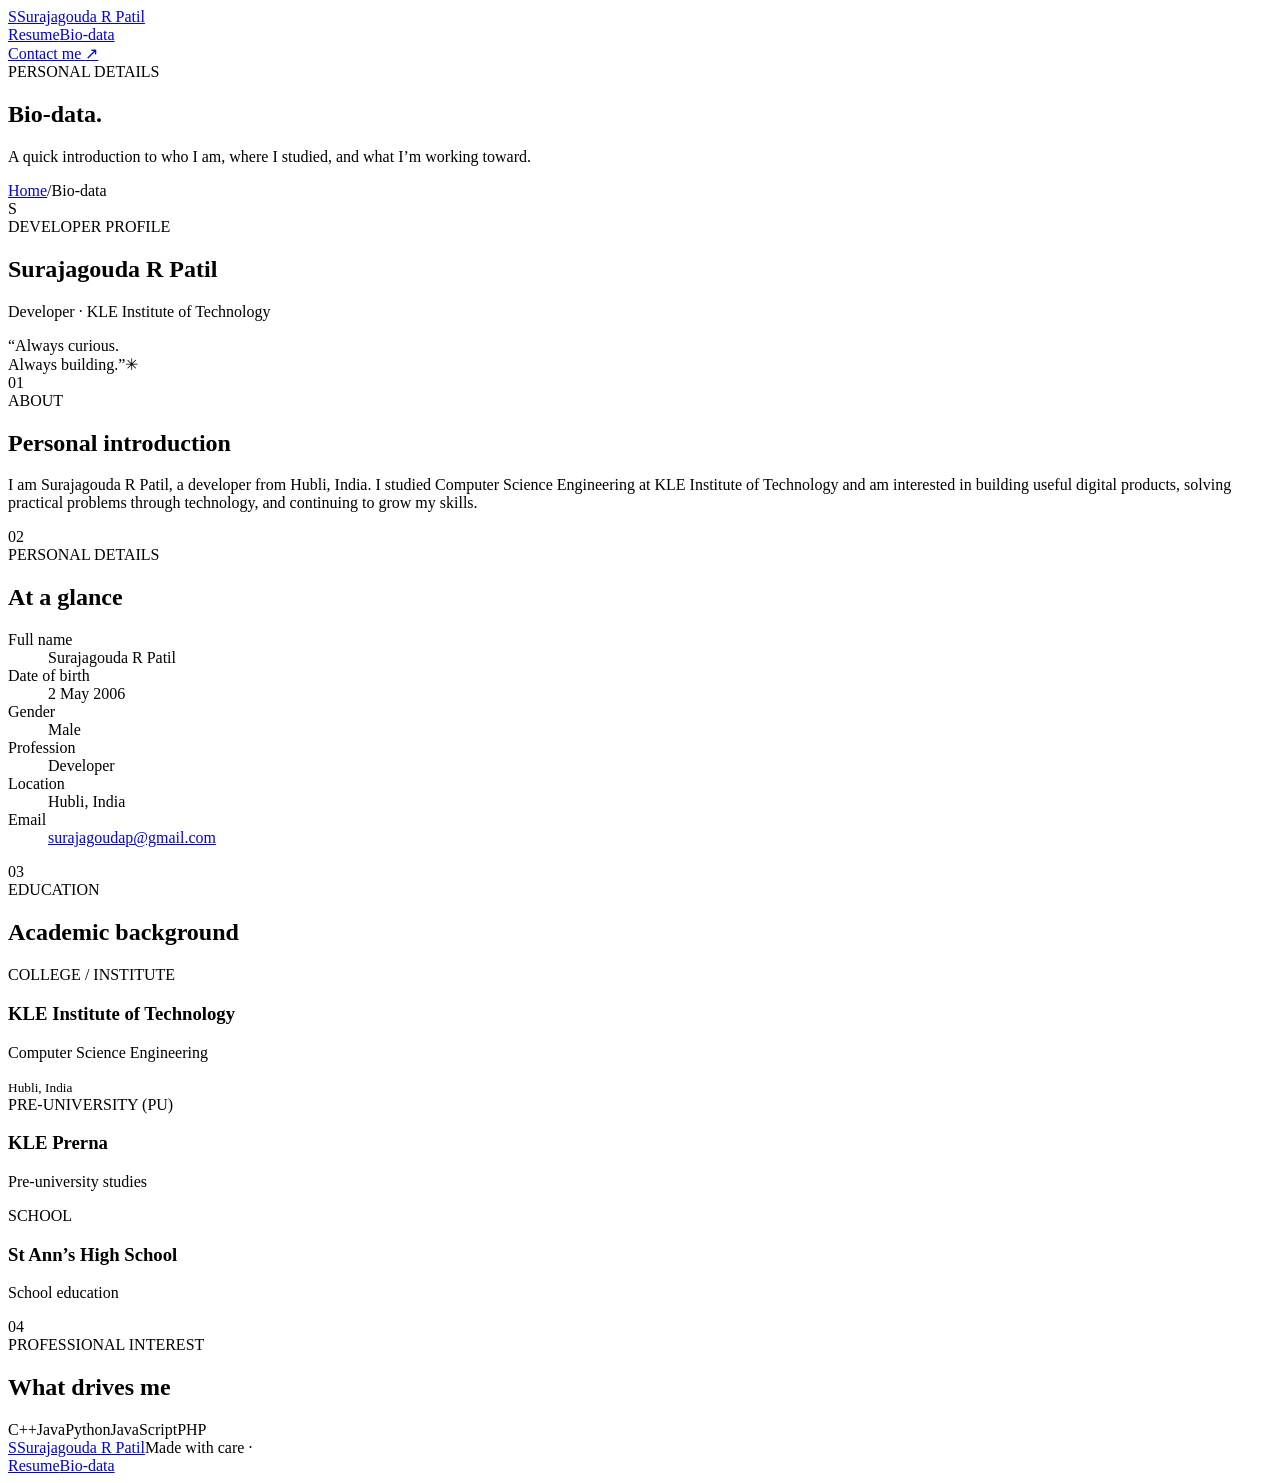
==== biodata.html @ 61b6c2fb "Add bio-data page This file contains personal bio-data and education details, including sections for" ====
<!doctype html>
<html lang="en">
<head><meta charset="utf-8"><meta name="viewport" content="width=device-width, initial-scale=1"><meta name="description" content="Personal bio-data and education details."><title>Bio-data | Surajagouda R Patil</title><link rel="stylesheet" href="styles.css"><script src="script.js" defer></script></head>
<body>
  <header class="site-header"><a class="brand" href="index.html"><span class="brand-mark">S</span><span>Surajagouda R Patil</span></a><nav aria-label="Main navigation"><a href="index.html">Resume</a><a class="active" href="biodata.html">Bio-data</a></nav><a class="header-cta" href="https://mail.google.com/mail/?view=cm&amp;fs=1&amp;to=surajagoudap%40gmail.com" target="_blank" rel="noopener noreferrer">Contact me <span aria-hidden="true">↗</span></a></header>
  <main><section class="page-hero wrap"><div class="eyebrow"><span class="status-dot"></span> PERSONAL DETAILS</div><h1>Bio<span class="accent">-data.</span></h1><p>A quick introduction to who I am, where I studied, and what I’m working toward.</p><div class="breadcrumb"><a href="index.html">Home</a><span>/</span><span>Bio-data</span></div></section>
  <section class="biodata-layout wrap"><aside class="bio-sidebar"><div class="bio-monogram">S</div><span class="section-kicker">DEVELOPER PROFILE</span><h2>Surajagouda R Patil</h2><p>Developer · KLE Institute of Technology</p><div class="bio-sidebar-rule"></div><span class="sidebar-note">“Always curious.<br>Always building.”</span><span class="sidebar-spark">✳</span></aside><div class="bio-content"><div class="bio-section"><div class="bio-section-title"><span class="number-badge">01</span><div><span class="section-kicker">ABOUT</span><h2>Personal introduction</h2></div></div><p class="bio-paragraph">I am Surajagouda R Patil, a developer from Hubli, India. I studied Computer Science Engineering at KLE Institute of Technology and am interested in building useful digital products, solving practical problems through technology, and continuing to grow my skills.</p></div><div class="bio-section"><div class="bio-section-title"><span class="number-badge">02</span><div><span class="section-kicker">PERSONAL DETAILS</span><h2>At a glance</h2></div></div><dl class="detail-grid"><div><dt>Full name</dt><dd>Surajagouda R Patil</dd></div><div><dt>Date of birth</dt><dd>2 May 2006</dd></div><div><dt>Gender</dt><dd>Male</dd></div><div><dt>Profession</dt><dd>Developer</dd></div><div><dt>Location</dt><dd>Hubli, India</dd></div><div><dt>Email</dt><dd><a href="https://mail.google.com/mail/?view=cm&amp;fs=1&amp;to=surajagoudap%40gmail.com" target="_blank" rel="noopener noreferrer">surajagoudap@gmail.com</a></dd></div></dl></div><div class="bio-section"><div class="bio-section-title"><span class="number-badge">03</span><div><span class="section-kicker">EDUCATION</span><h2>Academic background</h2></div></div><div class="timeline"><article class="timeline-item"><span class="timeline-dot"></span><div><span class="section-kicker">COLLEGE / INSTITUTE</span><h3>KLE Institute of Technology</h3><p>Computer Science Engineering</p><small>Hubli, India</small></div></article><article class="timeline-item"><span class="timeline-dot"></span><div><span class="section-kicker">PRE-UNIVERSITY (PU)</span><h3>KLE Prerna</h3><p>Pre-university studies</p></div></article><article class="timeline-item"><span class="timeline-dot"></span><div><span class="section-kicker">SCHOOL</span><h3>St Ann’s High School</h3><p>School education</p></div></article></div></div><div class="bio-section last-bio-section"><div class="bio-section-title"><span class="number-badge">04</span><div><span class="section-kicker">PROFESSIONAL INTEREST</span><h2>What drives me</h2></div></div><div class="tags"><span>C++</span><span>Java</span><span>Python</span><span>JavaScript</span><span>PHP</span></div></div></div></section></main>
  <footer class="site-footer wrap"><a class="brand footer-brand" href="index.html"><span class="brand-mark">S</span><span>Surajagouda R Patil</span></a><span>Made with care · <span data-year></span></span><div class="footer-links"><a href="index.html">Resume</a><a href="biodata.html">Bio-data</a></div></footer>
</body></html>
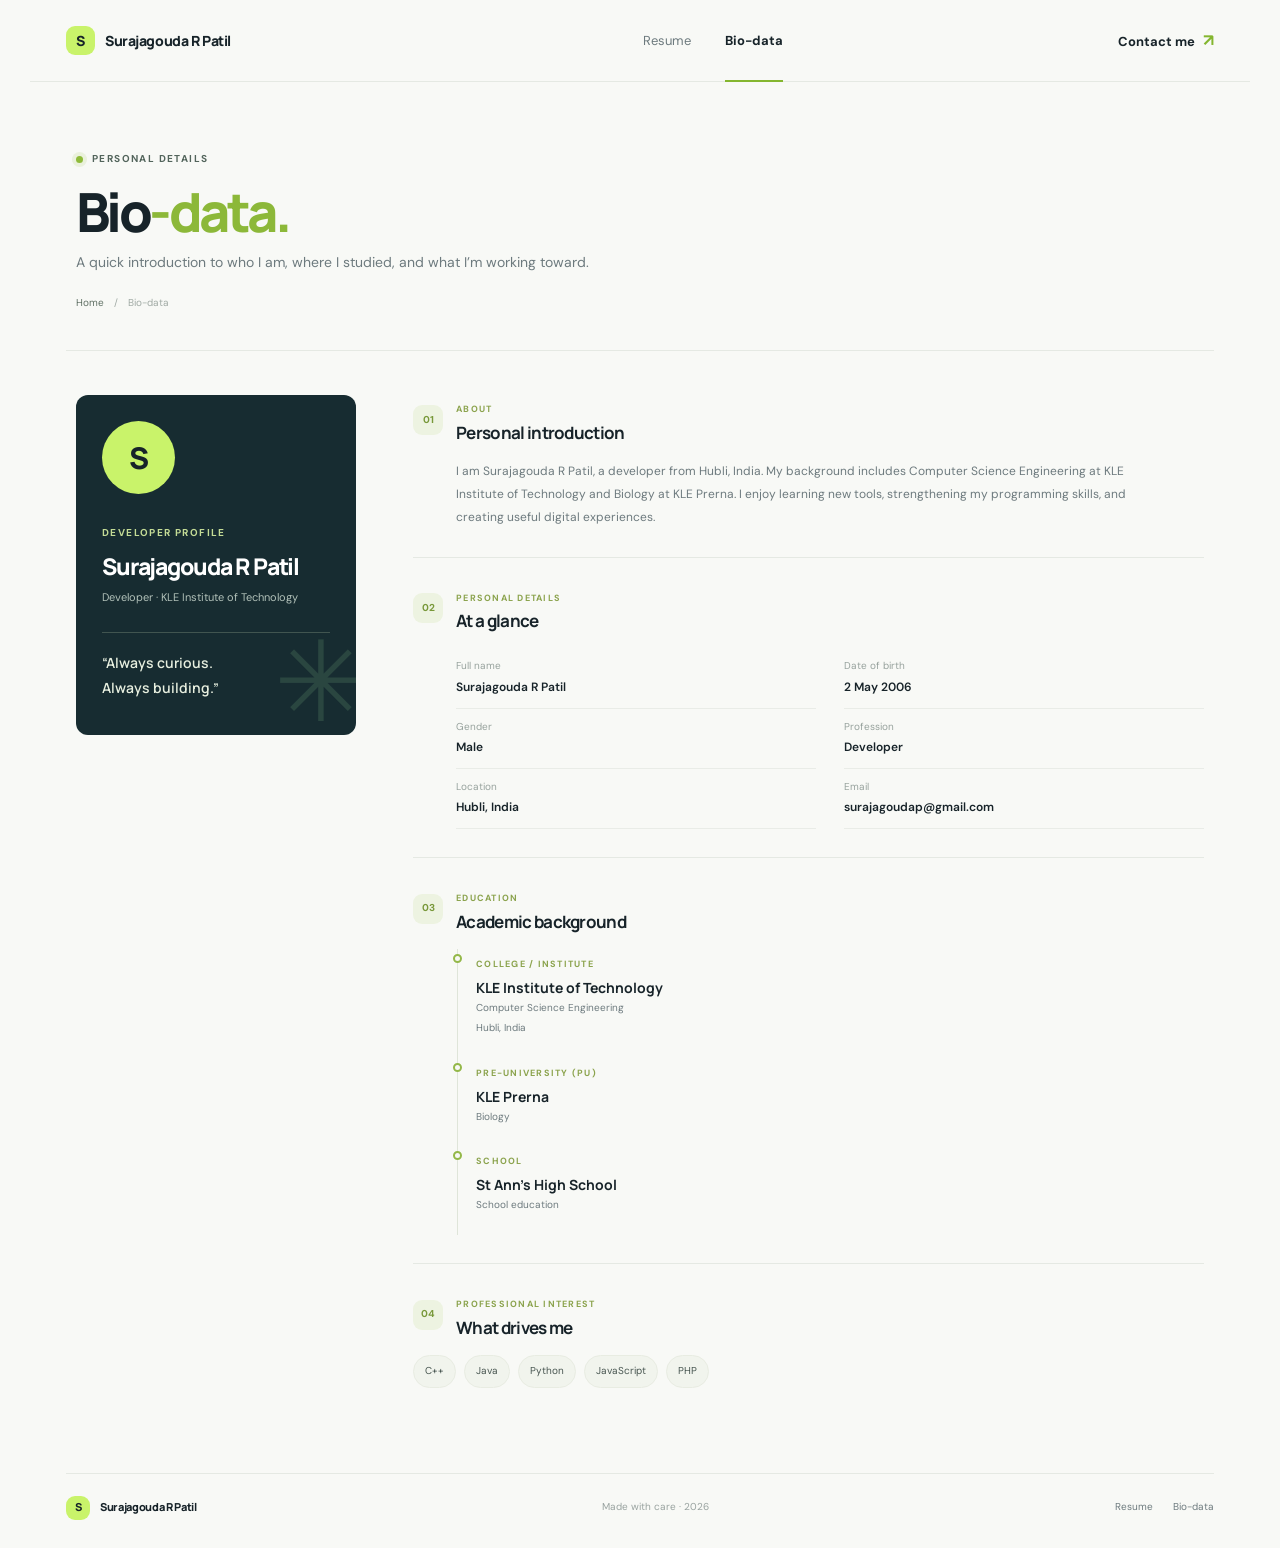
==== commit 9bf4c5e8: "Update Bio-data About Me and PU stream Updated personal introduction and education details." ====
--- a/biodata.html
+++ b/biodata.html
@@ -4,6 +4,6 @@
 <body>
   <header class="site-header"><a class="brand" href="index.html"><span class="brand-mark">S</span><span>Surajagouda R Patil</span></a><nav aria-label="Main navigation"><a href="index.html">Resume</a><a class="active" href="biodata.html">Bio-data</a></nav><a class="header-cta" href="https://mail.google.com/mail/?view=cm&amp;fs=1&amp;to=surajagoudap%40gmail.com" target="_blank" rel="noopener noreferrer">Contact me <span aria-hidden="true">↗</span></a></header>
   <main><section class="page-hero wrap"><div class="eyebrow"><span class="status-dot"></span> PERSONAL DETAILS</div><h1>Bio<span class="accent">-data.</span></h1><p>A quick introduction to who I am, where I studied, and what I’m working toward.</p><div class="breadcrumb"><a href="index.html">Home</a><span>/</span><span>Bio-data</span></div></section>
-  <section class="biodata-layout wrap"><aside class="bio-sidebar"><div class="bio-monogram">S</div><span class="section-kicker">DEVELOPER PROFILE</span><h2>Surajagouda R Patil</h2><p>Developer · KLE Institute of Technology</p><div class="bio-sidebar-rule"></div><span class="sidebar-note">“Always curious.<br>Always building.”</span><span class="sidebar-spark">✳</span></aside><div class="bio-content"><div class="bio-section"><div class="bio-section-title"><span class="number-badge">01</span><div><span class="section-kicker">ABOUT</span><h2>Personal introduction</h2></div></div><p class="bio-paragraph">I am Surajagouda R Patil, a developer from Hubli, India. I studied Computer Science Engineering at KLE Institute of Technology and am interested in building useful digital products, solving practical problems through technology, and continuing to grow my skills.</p></div><div class="bio-section"><div class="bio-section-title"><span class="number-badge">02</span><div><span class="section-kicker">PERSONAL DETAILS</span><h2>At a glance</h2></div></div><dl class="detail-grid"><div><dt>Full name</dt><dd>Surajagouda R Patil</dd></div><div><dt>Date of birth</dt><dd>2 May 2006</dd></div><div><dt>Gender</dt><dd>Male</dd></div><div><dt>Profession</dt><dd>Developer</dd></div><div><dt>Location</dt><dd>Hubli, India</dd></div><div><dt>Email</dt><dd><a href="https://mail.google.com/mail/?view=cm&amp;fs=1&amp;to=surajagoudap%40gmail.com" target="_blank" rel="noopener noreferrer">surajagoudap@gmail.com</a></dd></div></dl></div><div class="bio-section"><div class="bio-section-title"><span class="number-badge">03</span><div><span class="section-kicker">EDUCATION</span><h2>Academic background</h2></div></div><div class="timeline"><article class="timeline-item"><span class="timeline-dot"></span><div><span class="section-kicker">COLLEGE / INSTITUTE</span><h3>KLE Institute of Technology</h3><p>Computer Science Engineering</p><small>Hubli, India</small></div></article><article class="timeline-item"><span class="timeline-dot"></span><div><span class="section-kicker">PRE-UNIVERSITY (PU)</span><h3>KLE Prerna</h3><p>Pre-university studies</p></div></article><article class="timeline-item"><span class="timeline-dot"></span><div><span class="section-kicker">SCHOOL</span><h3>St Ann’s High School</h3><p>School education</p></div></article></div></div><div class="bio-section last-bio-section"><div class="bio-section-title"><span class="number-badge">04</span><div><span class="section-kicker">PROFESSIONAL INTEREST</span><h2>What drives me</h2></div></div><div class="tags"><span>C++</span><span>Java</span><span>Python</span><span>JavaScript</span><span>PHP</span></div></div></div></section></main>
+  <section class="biodata-layout wrap"><aside class="bio-sidebar"><div class="bio-monogram">S</div><span class="section-kicker">DEVELOPER PROFILE</span><h2>Surajagouda R Patil</h2><p>Developer · KLE Institute of Technology</p><div class="bio-sidebar-rule"></div><span class="sidebar-note">“Always curious.<br>Always building.”</span><span class="sidebar-spark">✳</span></aside><div class="bio-content"><div class="bio-section"><div class="bio-section-title"><span class="number-badge">01</span><div><span class="section-kicker">ABOUT</span><h2>Personal introduction</h2></div></div><p class="bio-paragraph">I am Surajagouda R Patil, a developer from Hubli, India. My background includes Computer Science Engineering at KLE Institute of Technology and Biology at KLE Prerna. I enjoy learning new tools, strengthening my programming skills, and creating useful digital experiences.</p></div><div class="bio-section"><div class="bio-section-title"><span class="number-badge">02</span><div><span class="section-kicker">PERSONAL DETAILS</span><h2>At a glance</h2></div></div><dl class="detail-grid"><div><dt>Full name</dt><dd>Surajagouda R Patil</dd></div><div><dt>Date of birth</dt><dd>2 May 2006</dd></div><div><dt>Gender</dt><dd>Male</dd></div><div><dt>Profession</dt><dd>Developer</dd></div><div><dt>Location</dt><dd>Hubli, India</dd></div><div><dt>Email</dt><dd><a href="https://mail.google.com/mail/?view=cm&amp;fs=1&amp;to=surajagoudap%40gmail.com" target="_blank" rel="noopener noreferrer">surajagoudap@gmail.com</a></dd></div></dl></div><div class="bio-section"><div class="bio-section-title"><span class="number-badge">03</span><div><span class="section-kicker">EDUCATION</span><h2>Academic background</h2></div></div><div class="timeline"><article class="timeline-item"><span class="timeline-dot"></span><div><span class="section-kicker">COLLEGE / INSTITUTE</span><h3>KLE Institute of Technology</h3><p>Computer Science Engineering</p><small>Hubli, India</small></div></article><article class="timeline-item"><span class="timeline-dot"></span><div><span class="section-kicker">PRE-UNIVERSITY (PU)</span><h3>KLE Prerna</h3><p>Biology</p></div></article><article class="timeline-item"><span class="timeline-dot"></span><div><span class="section-kicker">SCHOOL</span><h3>St Ann’s High School</h3><p>School education</p></div></article></div></div><div class="bio-section last-bio-section"><div class="bio-section-title"><span class="number-badge">04</span><div><span class="section-kicker">PROFESSIONAL INTEREST</span><h2>What drives me</h2></div></div><div class="tags"><span>C++</span><span>Java</span><span>Python</span><span>JavaScript</span><span>PHP</span></div></div></div></section></main>
   <footer class="site-footer wrap"><a class="brand footer-brand" href="index.html"><span class="brand-mark">S</span><span>Surajagouda R Patil</span></a><span>Made with care · <span data-year></span></span><div class="footer-links"><a href="index.html">Resume</a><a href="biodata.html">Bio-data</a></div></footer>
 </body></html>
--- a/styles.css
+++ b/styles.css
@@ -0,0 +1,5 @@
+@import url('https://fonts.googleapis.com/css2?family=DM+Sans:wght@400;500;600;700&family=Manrope:wght@400;500;600;700;800&display=swap');
+:root{--ink:#172329;--muted:#6d7a7e;--paper:#f8f9f6;--white:#fff;--green:#c9f36a;--green-deep:#84b62f;--line:#e5e9e3;--navy:#172c31;--shadow:0 24px 70px #1c32300d}*{box-sizing:border-box}html{scroll-behavior:smooth}body{margin:0;background:var(--paper);color:var(--ink);font-family:'DM Sans',sans-serif;font-size:15px;line-height:1.65}a{color:inherit;text-decoration:none}.site-header{max-width:1220px;height:82px;margin:auto;padding:0 36px;display:flex;align-items:center;justify-content:space-between;border-bottom:1px solid var(--line)}.brand{display:inline-flex;align-items:center;gap:10px;font-family:Manrope,sans-serif;font-weight:800;font-size:14px;letter-spacing:-.03em}.brand-mark{width:29px;height:29px;border-radius:9px;background:var(--green);display:grid;place-items:center;font-size:14px;color:var(--ink)}nav{display:flex;gap:34px;margin-left:76px}nav a,.footer-links a{font-size:13px;color:var(--muted);transition:.2s}nav a:hover,.footer-links a:hover{color:var(--ink)}nav a.active{color:var(--ink);font-weight:700;position:relative}nav a.active:after{content:'';position:absolute;bottom:-31px;left:0;right:0;height:2px;background:var(--green-deep)}.header-cta{font-size:13px;font-weight:700}.header-cta span{color:var(--green-deep);font-size:17px;margin-left:5px}.wrap{max-width:1148px;margin-left:auto;margin-right:auto}.hero{padding:80px 10px 71px;display:grid;grid-template-columns:1.08fr .92fr;align-items:center;min-height:512px}.eyebrow,.section-kicker,.fact-label{font-size:10px;font-weight:700;letter-spacing:.14em}.eyebrow{display:flex;align-items:center;gap:9px;color:#52645b}.status-dot{width:7px;height:7px;border-radius:50%;background:#8fbb3a;box-shadow:0 0 0 4px #8fbb3a22}.hero h1,.page-hero h1{font:800 clamp(44px,5vw,65px)/1.1 Manrope,sans-serif;letter-spacing:-.065em;margin:24px 0 19px}.accent{color:#8cb839}.intro{max-width:478px;color:var(--muted);font-size:15px}.hero-actions{display:flex;gap:12px;margin-top:28px}.button{font:700 12px 'DM Sans',sans-serif;border:0;border-radius:7px;padding:13px 17px;display:inline-flex;gap:14px;align-items:center;cursor:pointer;transition:transform .2s,box-shadow .2s}.button:hover{transform:translateY(-2px)}.primary{background:var(--ink);color:white;box-shadow:0 8px 20px #17232922}.primary span,.secondary span{font-size:16px}.secondary{background:#fff;border:1px solid var(--line);color:var(--ink)}.hero-meta{display:flex;gap:23px;margin-top:29px;color:var(--muted);font-size:11px}.profile-art{height:380px;position:relative;display:grid;place-items:center}.orbit{position:absolute;border:1px solid #dfe6dc;border-radius:50%;width:330px;height:330px}.orbit-two{width:270px;height:270px;border-style:dashed;border-color:#d3dec8}.portrait{width:214px;height:258px;border-radius:110px 110px 22px 22px;background:linear-gradient(145deg,#e9f3d5,#d5e6b1 54%,#b7d484);display:grid;place-items:center;box-shadow:0 25px 50px #50633c20;position:relative;overflow:hidden}.portrait:before{content:'';position:absolute;width:146px;height:146px;border-radius:50%;background:#fff7e8;top:49px;left:34px;box-shadow:0 117px 0 23px #263d39}.portrait-initial{position:absolute;z-index:1;top:74px;font:800 56px Manrope;color:#436041}.float-card{position:absolute;background:#fff;border:1px solid #ebeee9;border-radius:10px;padding:11px 14px;display:flex;align-items:center;gap:9px;box-shadow:var(--shadow);font-size:11px}.float-card b,.float-card small{display:block}.float-card b{font-size:11px}.float-card small{color:var(--muted);font-size:9px}.card-code{top:70px;left:8px}.card-school{right:-5px;bottom:76px}.mini-icon{width:27px;height:27px;border-radius:8px;background:#eff6e4;color:#718f39;display:grid;place-items:center;font-size:10px;font-weight:700}.star{font-size:16px}.spark{position:absolute;color:#92bd43;font-size:21px}.spark-a{top:70px;right:60px}.spark-b{bottom:63px;left:62px}.quick-facts{display:grid;grid-template-columns:.7fr 1.5fr 1fr 1fr;background:#fff;border:1px solid var(--line);border-radius:10px;padding:23px 27px;margin-bottom:96px;box-shadow:var(--shadow)}.quick-facts>div{border-right:1px solid var(--line);padding:0 22px}.quick-facts>div:first-child{padding-left:0}.quick-facts>div:last-child{border:0}.fact-label{display:block;color:#99a19e;font-size:9px;margin-bottom:4px}.quick-facts strong{font-size:12px}.section{margin-bottom:88px}.section-heading{display:flex;justify-content:space-between;align-items:end;margin-bottom:28px}.section-heading h2,.contact-band h2{font:800 32px/1.2 Manrope,sans-serif;letter-spacing:-.055em;margin:8px 0 0}.section-kicker{color:#8ba34d}.muted{color:#9ba7a5}.section-heading>p{max-width:350px;color:var(--muted);font-size:13px;margin:0 0 4px}.about-grid{display:grid;grid-template-columns:1.25fr 1fr 1fr;gap:15px}.about-card{background:#fff;border:1px solid var(--line);border-radius:10px;padding:24px 25px;min-height:206px;position:relative;overflow:hidden}.feature-card{background:var(--navy);color:#fff;border-color:var(--navy)}.card-number{font-size:9px;letter-spacing:.13em;color:#99aa9d}.feature-card .card-number{color:#c6dd94}.about-card h3{font:700 19px/1.3 Manrope,sans-serif;letter-spacing:-.04em;margin:22px 0 10px}.about-card p{font-size:11px;color:var(--muted);margin:0;max-width:310px}.feature-card p{color:#b4c2bb;max-width:340px}.card-decoration{position:absolute;font-size:86px;color:#314a42;right:8px;bottom:-29px}.small-arrow{position:absolute;right:20px;bottom:18px;color:#91b840;font-size:18px}.compact{align-items:center}.skills-panel{display:grid;grid-template-columns:1fr 1fr;gap:30px;background:#fff;border:1px solid var(--line);border-radius:10px;padding:25px}.skill-group h3{font-size:12px;margin:0 0 14px}.tags{display:flex;gap:8px;flex-wrap:wrap}.tags span{background:#f1f4ed;border:1px solid #e8ece2;border-radius:20px;padding:7px 11px;font-size:10px;color:#475550}.soft-tags span{background:#fbf8ee;border-color:#f0ead7}.education-row{display:flex;align-items:center;gap:18px;padding:19px 5px;border-bottom:1px solid var(--line)}.edu-icon{width:44px;height:44px;background:var(--green);border-radius:12px;display:grid;place-items:center;font:800 18px Manrope}.school-icon{background:#e8eee2;color:#749546}.edu-main{flex:1}.edu-main .section-kicker{font-size:9px}.edu-main h3{font:700 15px Manrope;margin:2px 0}.edu-main p{color:var(--muted);font-size:11px;margin:0}.edu-date{font-size:10px;color:#929e99}.contact-band{background:var(--navy);color:#fff;border-radius:13px;padding:34px 38px;margin-bottom:55px;display:flex;align-items:center;justify-content:space-between}.contact-band .section-kicker{color:#cae29e}.contact-band h2{font-size:25px;margin:7px 0}.contact-band p{color:#b5c2bc;font-size:12px;margin:0}.light-button{background:var(--green);color:var(--ink);font-size:11px}.light-button span{font-size:16px}.site-footer{border-top:1px solid var(--line);padding:22px 0 28px;display:flex;align-items:center;justify-content:space-between;color:#98a29f;font-size:10px}.footer-brand{color:var(--ink);font-size:11px}.footer-brand .brand-mark{width:24px;height:24px;font-size:11px}.footer-links{display:flex;gap:20px}.footer-links a{font-size:10px}.page-hero{padding:69px 10px 39px;border-bottom:1px solid var(--line)}.page-hero h1{font-size:54px;margin:14px 0 10px}.page-hero>p{color:var(--muted);font-size:14px;margin:0}.breadcrumb{display:flex;gap:10px;color:#a0aaa4;font-size:10px;margin-top:21px}.breadcrumb a{color:#607064}.biodata-layout{display:grid;grid-template-columns:280px 1fr;gap:57px;padding:44px 10px 85px}.bio-sidebar{background:var(--navy);color:white;border-radius:12px;padding:26px;align-self:start;position:relative;overflow:hidden;min-height:340px}.bio-monogram{width:73px;height:73px;border-radius:50%;display:grid;place-items:center;background:var(--green);color:var(--ink);font:800 30px Manrope;margin:0 0 25px}.bio-sidebar .section-kicker{color:#c4dc96}.bio-sidebar h2{font:800 23px Manrope;letter-spacing:-.05em;margin:6px 0}.bio-sidebar p{font-size:11px;color:#b2c1b9;margin:0}.bio-sidebar-rule{height:1px;background:#415550;margin:26px 0 18px}.sidebar-note{font:600 14px/1.6 Manrope;color:#e7efdf}.sidebar-spark{position:absolute;right:-12px;bottom:-40px;font-size:112px;color:#2a4640}.bio-content{min-width:0}.bio-section{padding:0 0 28px;margin-bottom:26px;border-bottom:1px solid var(--line)}.bio-section-title{display:flex;gap:13px;align-items:center;margin-bottom:16px}.number-badge{width:30px;height:30px;border-radius:9px;background:#edf3e1;display:grid;place-items:center;color:#789839;font-size:10px;font-weight:700}.bio-section-title .section-kicker{font-size:9px}.bio-section-title h2{font:700 17px Manrope;letter-spacing:-.04em;margin:1px 0 0}.bio-paragraph{font-size:12px;color:var(--muted);line-height:1.9;margin:0 0 0 43px;max-width:680px}.detail-grid{display:grid;grid-template-columns:1fr 1fr;margin:0 0 0 43px;column-gap:28px}.detail-grid>div{border-bottom:1px solid #e9ece7;padding:10px 0}.detail-grid dt{font-size:10px;color:#97a29d}.detail-grid dd{font-size:12px;font-weight:600;margin:3px 0 0}.timeline{margin-left:44px;border-left:1px solid #dfe5d9;padding:1px 0 0 18px}.timeline-item{position:relative;padding:0 0 22px}.timeline-dot{position:absolute;left:-23px;top:4px;width:9px;height:9px;border:2px solid #94b849;background:var(--paper);border-radius:50%}.timeline-item .section-kicker{font-size:9px}.timeline-item h3{font:700 14px Manrope;margin:3px 0}.timeline-item p,.timeline-item small{font-size:10px;color:var(--muted);margin:0}.timeline-item small{display:block;margin-top:4px}.last-bio-section{border:0;margin-bottom:0;padding-bottom:0}
+@media(max-width:850px){.site-header{padding:0 22px}.wrap{margin-left:24px;margin-right:24px}.hero{padding-top:50px;grid-template-columns:1fr .8fr}.profile-art{transform:scale(.82)}.quick-facts{grid-template-columns:1fr 1.5fr;row-gap:16px}.quick-facts>div:nth-child(2){border:0}.about-grid{grid-template-columns:1fr 1fr}.feature-card{grid-column:span 2}.biodata-layout{grid-template-columns:220px 1fr;gap:28px}.bio-sidebar{padding:22px}}
+@media(max-width:600px){.site-header{height:68px;padding:0 18px}.brand{font-size:12px}.brand-mark{width:26px;height:26px}nav{gap:15px;margin:0}nav a{font-size:11px}nav a.active:after{bottom:-24px}.header-cta{display:none}.wrap{margin-left:18px;margin-right:18px}.hero{display:flex;flex-direction:column;align-items:stretch;padding:43px 0 28px}.hero h1{font-size:47px}.intro{font-size:13px}.hero-meta{font-size:9px;gap:12px}.profile-art{height:290px;transform:scale(.8);transform-origin:center top;margin:12px auto -35px;width:100%}.quick-facts{padding:17px;margin-bottom:67px;grid-template-columns:1fr 1.4fr}.quick-facts>div{padding:0 10px}.quick-facts strong{font-size:10px}.section{margin-bottom:64px}.section-heading{display:block}.section-heading h2{font-size:27px}.section-heading>p{margin-top:13px}.about-grid{grid-template-columns:1fr}.feature-card{grid-column:auto}.about-card{min-height:175px}.skills-panel{grid-template-columns:1fr;padding:20px;gap:20px}.contact-band{display:block;padding:28px 23px}.light-button{margin-top:20px}.site-footer{flex-wrap:wrap;gap:15px}.site-footer>span{order:3;width:100%}.footer-links{gap:14px}.page-hero{padding:48px 0 27px}.page-hero h1{font-size:46px}.biodata-layout{display:block;padding:26px 0 65px}.bio-sidebar{min-height:0;margin-bottom:34px}.bio-monogram{width:58px;height:58px;margin-bottom:17px}.bio-sidebar-rule{margin:16px 0 11px}.sidebar-note br{display:none}.detail-grid{grid-template-columns:1fr;margin-left:0}.bio-paragraph{margin-left:0}.timeline{margin-left:5px}.bio-section-title{margin-bottom:13px}.bio-section{margin-bottom:22px;padding-bottom:22px}}
+@media print{body{background:white}.site-header,.site-footer,.hero-actions,.contact-band,.breadcrumb{display:none!important}.wrap{max-width:none;margin:0 20px}.hero{min-height:0;padding:25px 0}.profile-art{transform:scale(.7)}.section{margin-bottom:32px}.about-card,.quick-facts,.skills-panel,.education-row{break-inside:avoid}.biodata-layout{padding:20px 0}.bio-sidebar{print-color-adjust:exact}}
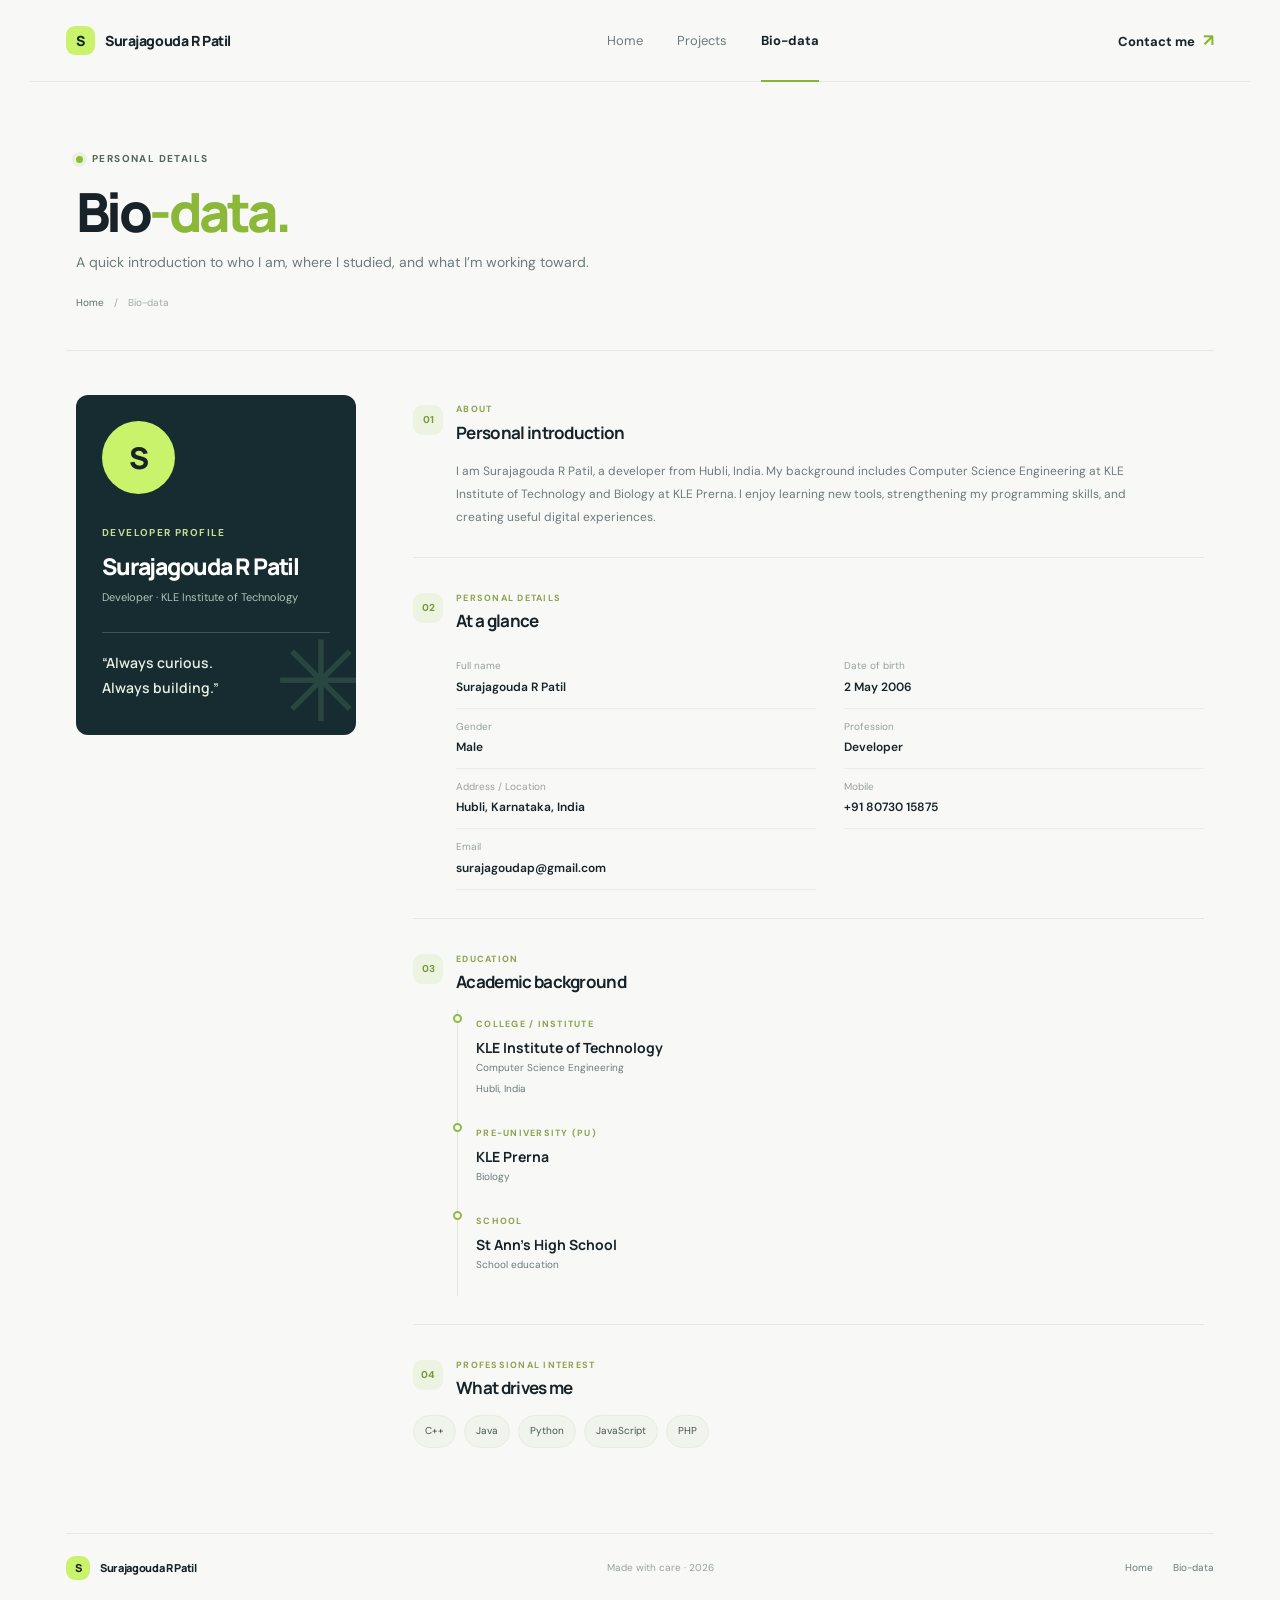
==== commit 78fbe2d5: "Add mobile and Hubli location to Bio-data Updated the navigation links and added mobile contact info" ====
--- a/biodata.html
+++ b/biodata.html
@@ -2,8 +2,8 @@
 <html lang="en">
 <head><meta charset="utf-8"><meta name="viewport" content="width=device-width, initial-scale=1"><meta name="description" content="Personal bio-data and education details."><title>Bio-data | Surajagouda R Patil</title><link rel="stylesheet" href="styles.css"><script src="script.js" defer></script></head>
 <body>
-  <header class="site-header"><a class="brand" href="index.html"><span class="brand-mark">S</span><span>Surajagouda R Patil</span></a><nav aria-label="Main navigation"><a href="index.html">Resume</a><a class="active" href="biodata.html">Bio-data</a></nav><a class="header-cta" href="https://mail.google.com/mail/?view=cm&amp;fs=1&amp;to=surajagoudap%40gmail.com" target="_blank" rel="noopener noreferrer">Contact me <span aria-hidden="true">↗</span></a></header>
+  <header class="site-header"><a class="brand" href="index.html"><span class="brand-mark">S</span><span>Surajagouda R Patil</span></a><nav aria-label="Main navigation"><a href="index.html">Home</a><a href="index.html#projects">Projects</a><a class="active" href="biodata.html">Bio-data</a></nav><a class="header-cta" href="https://mail.google.com/mail/?view=cm&amp;fs=1&amp;to=surajagoudap%40gmail.com" target="_blank" rel="noopener noreferrer">Contact me <span aria-hidden="true">↗</span></a></header>
   <main><section class="page-hero wrap"><div class="eyebrow"><span class="status-dot"></span> PERSONAL DETAILS</div><h1>Bio<span class="accent">-data.</span></h1><p>A quick introduction to who I am, where I studied, and what I’m working toward.</p><div class="breadcrumb"><a href="index.html">Home</a><span>/</span><span>Bio-data</span></div></section>
-  <section class="biodata-layout wrap"><aside class="bio-sidebar"><div class="bio-monogram">S</div><span class="section-kicker">DEVELOPER PROFILE</span><h2>Surajagouda R Patil</h2><p>Developer · KLE Institute of Technology</p><div class="bio-sidebar-rule"></div><span class="sidebar-note">“Always curious.<br>Always building.”</span><span class="sidebar-spark">✳</span></aside><div class="bio-content"><div class="bio-section"><div class="bio-section-title"><span class="number-badge">01</span><div><span class="section-kicker">ABOUT</span><h2>Personal introduction</h2></div></div><p class="bio-paragraph">I am Surajagouda R Patil, a developer from Hubli, India. My background includes Computer Science Engineering at KLE Institute of Technology and Biology at KLE Prerna. I enjoy learning new tools, strengthening my programming skills, and creating useful digital experiences.</p></div><div class="bio-section"><div class="bio-section-title"><span class="number-badge">02</span><div><span class="section-kicker">PERSONAL DETAILS</span><h2>At a glance</h2></div></div><dl class="detail-grid"><div><dt>Full name</dt><dd>Surajagouda R Patil</dd></div><div><dt>Date of birth</dt><dd>2 May 2006</dd></div><div><dt>Gender</dt><dd>Male</dd></div><div><dt>Profession</dt><dd>Developer</dd></div><div><dt>Location</dt><dd>Hubli, India</dd></div><div><dt>Email</dt><dd><a href="https://mail.google.com/mail/?view=cm&amp;fs=1&amp;to=surajagoudap%40gmail.com" target="_blank" rel="noopener noreferrer">surajagoudap@gmail.com</a></dd></div></dl></div><div class="bio-section"><div class="bio-section-title"><span class="number-badge">03</span><div><span class="section-kicker">EDUCATION</span><h2>Academic background</h2></div></div><div class="timeline"><article class="timeline-item"><span class="timeline-dot"></span><div><span class="section-kicker">COLLEGE / INSTITUTE</span><h3>KLE Institute of Technology</h3><p>Computer Science Engineering</p><small>Hubli, India</small></div></article><article class="timeline-item"><span class="timeline-dot"></span><div><span class="section-kicker">PRE-UNIVERSITY (PU)</span><h3>KLE Prerna</h3><p>Biology</p></div></article><article class="timeline-item"><span class="timeline-dot"></span><div><span class="section-kicker">SCHOOL</span><h3>St Ann’s High School</h3><p>School education</p></div></article></div></div><div class="bio-section last-bio-section"><div class="bio-section-title"><span class="number-badge">04</span><div><span class="section-kicker">PROFESSIONAL INTEREST</span><h2>What drives me</h2></div></div><div class="tags"><span>C++</span><span>Java</span><span>Python</span><span>JavaScript</span><span>PHP</span></div></div></div></section></main>
-  <footer class="site-footer wrap"><a class="brand footer-brand" href="index.html"><span class="brand-mark">S</span><span>Surajagouda R Patil</span></a><span>Made with care · <span data-year></span></span><div class="footer-links"><a href="index.html">Resume</a><a href="biodata.html">Bio-data</a></div></footer>
+  <section class="biodata-layout wrap"><aside class="bio-sidebar"><div class="bio-monogram">S</div><span class="section-kicker">DEVELOPER PROFILE</span><h2>Surajagouda R Patil</h2><p>Developer · KLE Institute of Technology</p><div class="bio-sidebar-rule"></div><span class="sidebar-note">“Always curious.<br>Always building.”</span><span class="sidebar-spark">✳</span></aside><div class="bio-content"><div class="bio-section"><div class="bio-section-title"><span class="number-badge">01</span><div><span class="section-kicker">ABOUT</span><h2>Personal introduction</h2></div></div><p class="bio-paragraph">I am Surajagouda R Patil, a developer from Hubli, India. My background includes Computer Science Engineering at KLE Institute of Technology and Biology at KLE Prerna. I enjoy learning new tools, strengthening my programming skills, and creating useful digital experiences.</p></div><div class="bio-section"><div class="bio-section-title"><span class="number-badge">02</span><div><span class="section-kicker">PERSONAL DETAILS</span><h2>At a glance</h2></div></div><dl class="detail-grid"><div><dt>Full name</dt><dd>Surajagouda R Patil</dd></div><div><dt>Date of birth</dt><dd>2 May 2006</dd></div><div><dt>Gender</dt><dd>Male</dd></div><div><dt>Profession</dt><dd>Developer</dd></div><div><dt>Address / Location</dt><dd>Hubli, Karnataka, India</dd></div><div><dt>Mobile</dt><dd><a href="tel:+918073015875">+91 80730 15875</a></dd></div><div><dt>Email</dt><dd><a href="https://mail.google.com/mail/?view=cm&amp;fs=1&amp;to=surajagoudap%40gmail.com" target="_blank" rel="noopener noreferrer">surajagoudap@gmail.com</a></dd></div></dl></div><div class="bio-section"><div class="bio-section-title"><span class="number-badge">03</span><div><span class="section-kicker">EDUCATION</span><h2>Academic background</h2></div></div><div class="timeline"><article class="timeline-item"><span class="timeline-dot"></span><div><span class="section-kicker">COLLEGE / INSTITUTE</span><h3>KLE Institute of Technology</h3><p>Computer Science Engineering</p><small>Hubli, India</small></div></article><article class="timeline-item"><span class="timeline-dot"></span><div><span class="section-kicker">PRE-UNIVERSITY (PU)</span><h3>KLE Prerna</h3><p>Biology</p></div></article><article class="timeline-item"><span class="timeline-dot"></span><div><span class="section-kicker">SCHOOL</span><h3>St Ann’s High School</h3><p>School education</p></div></article></div></div><div class="bio-section last-bio-section"><div class="bio-section-title"><span class="number-badge">04</span><div><span class="section-kicker">PROFESSIONAL INTEREST</span><h2>What drives me</h2></div></div><div class="tags"><span>C++</span><span>Java</span><span>Python</span><span>JavaScript</span><span>PHP</span></div></div></div></section></main>
+  <footer class="site-footer wrap"><a class="brand footer-brand" href="index.html"><span class="brand-mark">S</span><span>Surajagouda R Patil</span></a><span>Made with care · <span data-year></span></span><div class="footer-links"><a href="index.html">Home</a><a href="biodata.html">Bio-data</a></div></footer>
 </body></html>
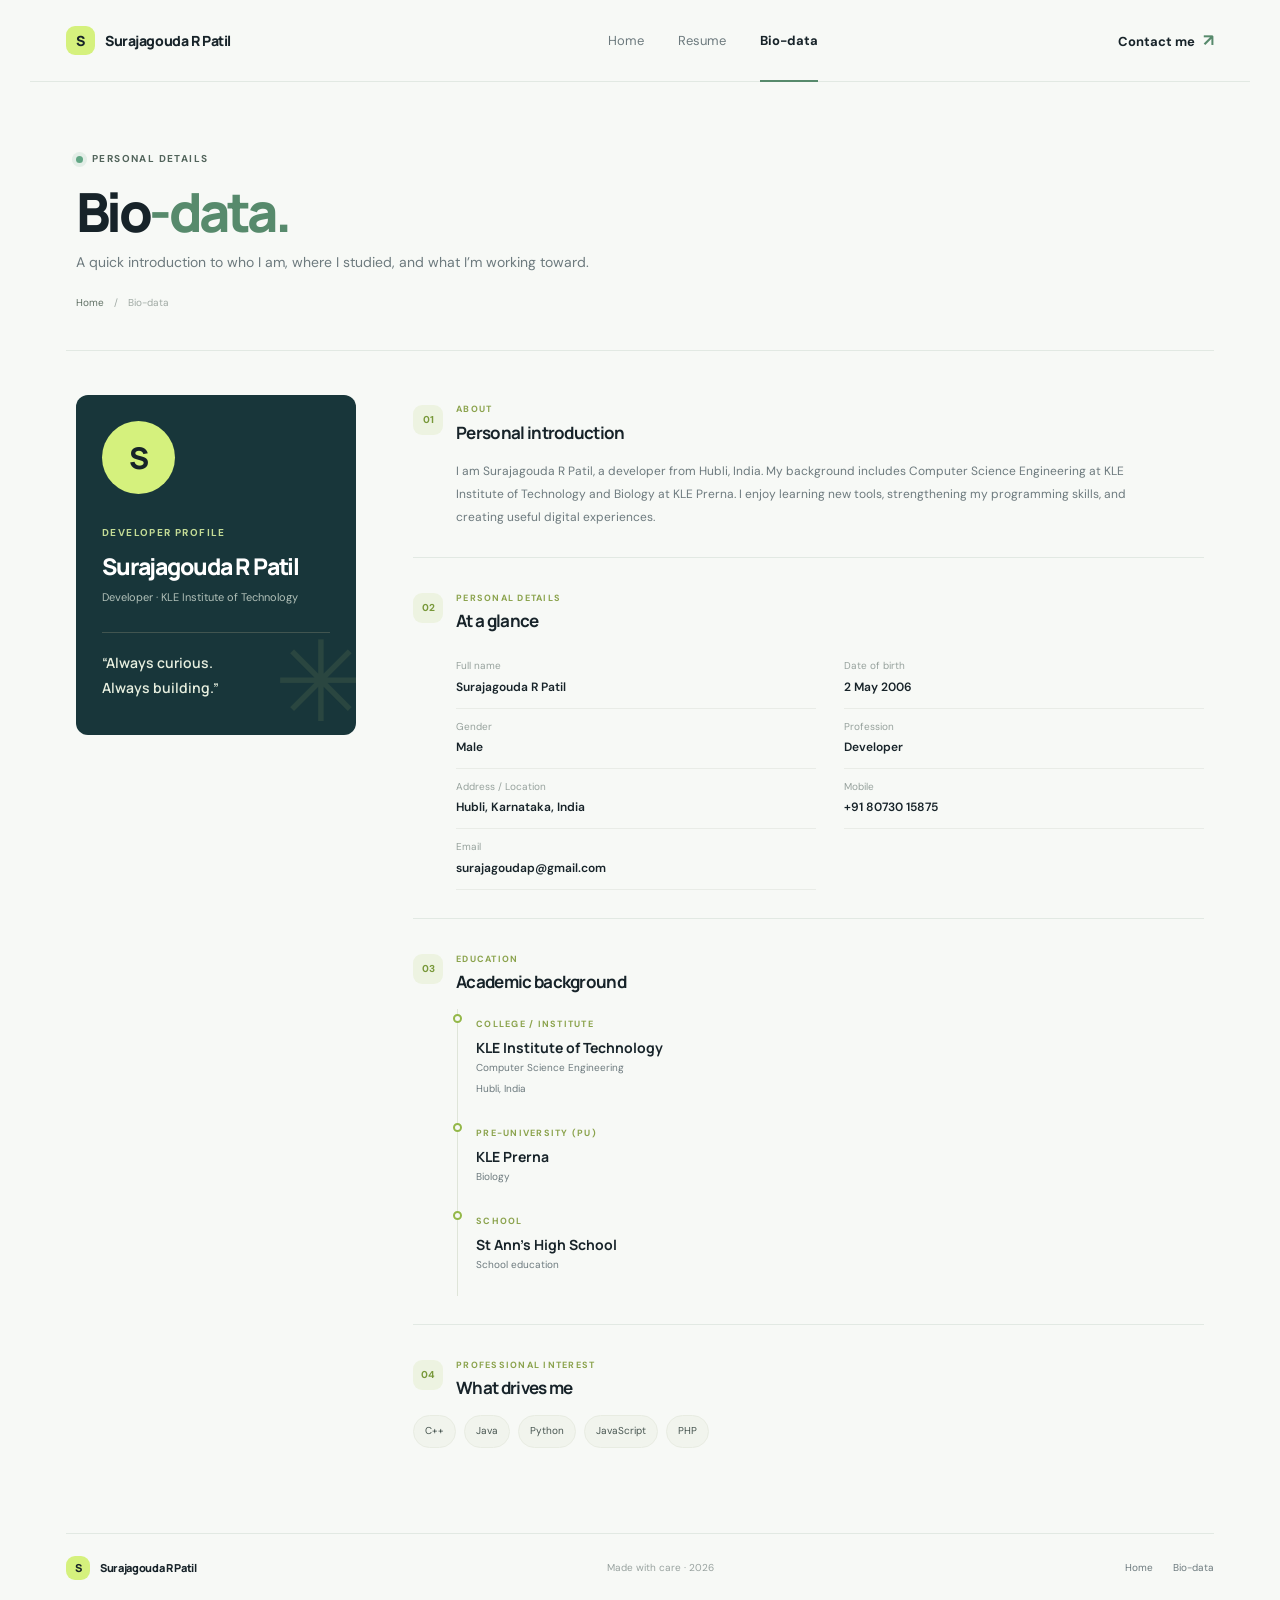
==== commit fd33f076: "Add Resume link to Bio-data page" ====
--- a/biodata.html
+++ b/biodata.html
@@ -2,7 +2,7 @@
 <html lang="en">
 <head><meta charset="utf-8"><meta name="viewport" content="width=device-width, initial-scale=1"><meta name="description" content="Personal bio-data and education details."><title>Bio-data | Surajagouda R Patil</title><link rel="stylesheet" href="styles.css"><script src="script.js" defer></script></head>
 <body>
-  <header class="site-header"><a class="brand" href="index.html"><span class="brand-mark">S</span><span>Surajagouda R Patil</span></a><nav aria-label="Main navigation"><a href="index.html">Home</a><a href="index.html#projects">Projects</a><a class="active" href="biodata.html">Bio-data</a></nav><a class="header-cta" href="https://mail.google.com/mail/?view=cm&amp;fs=1&amp;to=surajagoudap%40gmail.com" target="_blank" rel="noopener noreferrer">Contact me <span aria-hidden="true">↗</span></a></header>
+  <header class="site-header"><a class="brand" href="index.html"><span class="brand-mark">S</span><span>Surajagouda R Patil</span></a><nav aria-label="Main navigation"><a href="index.html">Home</a><a href="resume.html">Resume</a><a class="active" href="biodata.html">Bio-data</a></nav><a class="header-cta" href="https://mail.google.com/mail/?view=cm&amp;fs=1&amp;to=surajagoudap%40gmail.com" target="_blank" rel="noopener noreferrer">Contact me <span aria-hidden="true">↗</span></a></header>
   <main><section class="page-hero wrap"><div class="eyebrow"><span class="status-dot"></span> PERSONAL DETAILS</div><h1>Bio<span class="accent">-data.</span></h1><p>A quick introduction to who I am, where I studied, and what I’m working toward.</p><div class="breadcrumb"><a href="index.html">Home</a><span>/</span><span>Bio-data</span></div></section>
   <section class="biodata-layout wrap"><aside class="bio-sidebar"><div class="bio-monogram">S</div><span class="section-kicker">DEVELOPER PROFILE</span><h2>Surajagouda R Patil</h2><p>Developer · KLE Institute of Technology</p><div class="bio-sidebar-rule"></div><span class="sidebar-note">“Always curious.<br>Always building.”</span><span class="sidebar-spark">✳</span></aside><div class="bio-content"><div class="bio-section"><div class="bio-section-title"><span class="number-badge">01</span><div><span class="section-kicker">ABOUT</span><h2>Personal introduction</h2></div></div><p class="bio-paragraph">I am Surajagouda R Patil, a developer from Hubli, India. My background includes Computer Science Engineering at KLE Institute of Technology and Biology at KLE Prerna. I enjoy learning new tools, strengthening my programming skills, and creating useful digital experiences.</p></div><div class="bio-section"><div class="bio-section-title"><span class="number-badge">02</span><div><span class="section-kicker">PERSONAL DETAILS</span><h2>At a glance</h2></div></div><dl class="detail-grid"><div><dt>Full name</dt><dd>Surajagouda R Patil</dd></div><div><dt>Date of birth</dt><dd>2 May 2006</dd></div><div><dt>Gender</dt><dd>Male</dd></div><div><dt>Profession</dt><dd>Developer</dd></div><div><dt>Address / Location</dt><dd>Hubli, Karnataka, India</dd></div><div><dt>Mobile</dt><dd><a href="tel:+918073015875">+91 80730 15875</a></dd></div><div><dt>Email</dt><dd><a href="https://mail.google.com/mail/?view=cm&amp;fs=1&amp;to=surajagoudap%40gmail.com" target="_blank" rel="noopener noreferrer">surajagoudap@gmail.com</a></dd></div></dl></div><div class="bio-section"><div class="bio-section-title"><span class="number-badge">03</span><div><span class="section-kicker">EDUCATION</span><h2>Academic background</h2></div></div><div class="timeline"><article class="timeline-item"><span class="timeline-dot"></span><div><span class="section-kicker">COLLEGE / INSTITUTE</span><h3>KLE Institute of Technology</h3><p>Computer Science Engineering</p><small>Hubli, India</small></div></article><article class="timeline-item"><span class="timeline-dot"></span><div><span class="section-kicker">PRE-UNIVERSITY (PU)</span><h3>KLE Prerna</h3><p>Biology</p></div></article><article class="timeline-item"><span class="timeline-dot"></span><div><span class="section-kicker">SCHOOL</span><h3>St Ann’s High School</h3><p>School education</p></div></article></div></div><div class="bio-section last-bio-section"><div class="bio-section-title"><span class="number-badge">04</span><div><span class="section-kicker">PROFESSIONAL INTEREST</span><h2>What drives me</h2></div></div><div class="tags"><span>C++</span><span>Java</span><span>Python</span><span>JavaScript</span><span>PHP</span></div></div></div></section></main>
   <footer class="site-footer wrap"><a class="brand footer-brand" href="index.html"><span class="brand-mark">S</span><span>Surajagouda R Patil</span></a><span>Made with care · <span data-year></span></span><div class="footer-links"><a href="index.html">Home</a><a href="biodata.html">Bio-data</a></div></footer>
--- a/styles.css
+++ b/styles.css
@@ -3,3 +3,24 @@
 @media(max-width:850px){.site-header{padding:0 22px}.wrap{margin-left:24px;margin-right:24px}.hero{padding-top:50px;grid-template-columns:1fr .8fr}.profile-art{transform:scale(.82)}.quick-facts{grid-template-columns:1fr 1.5fr;row-gap:16px}.quick-facts>div:nth-child(2){border:0}.about-grid{grid-template-columns:1fr 1fr}.feature-card{grid-column:span 2}.biodata-layout{grid-template-columns:220px 1fr;gap:28px}.bio-sidebar{padding:22px}}
 @media(max-width:600px){.site-header{height:68px;padding:0 18px}.brand{font-size:12px}.brand-mark{width:26px;height:26px}nav{gap:15px;margin:0}nav a{font-size:11px}nav a.active:after{bottom:-24px}.header-cta{display:none}.wrap{margin-left:18px;margin-right:18px}.hero{display:flex;flex-direction:column;align-items:stretch;padding:43px 0 28px}.hero h1{font-size:47px}.intro{font-size:13px}.hero-meta{font-size:9px;gap:12px}.profile-art{height:290px;transform:scale(.8);transform-origin:center top;margin:12px auto -35px;width:100%}.quick-facts{padding:17px;margin-bottom:67px;grid-template-columns:1fr 1.4fr}.quick-facts>div{padding:0 10px}.quick-facts strong{font-size:10px}.section{margin-bottom:64px}.section-heading{display:block}.section-heading h2{font-size:27px}.section-heading>p{margin-top:13px}.about-grid{grid-template-columns:1fr}.feature-card{grid-column:auto}.about-card{min-height:175px}.skills-panel{grid-template-columns:1fr;padding:20px;gap:20px}.contact-band{display:block;padding:28px 23px}.light-button{margin-top:20px}.site-footer{flex-wrap:wrap;gap:15px}.site-footer>span{order:3;width:100%}.footer-links{gap:14px}.page-hero{padding:48px 0 27px}.page-hero h1{font-size:46px}.biodata-layout{display:block;padding:26px 0 65px}.bio-sidebar{min-height:0;margin-bottom:34px}.bio-monogram{width:58px;height:58px;margin-bottom:17px}.bio-sidebar-rule{margin:16px 0 11px}.sidebar-note br{display:none}.detail-grid{grid-template-columns:1fr;margin-left:0}.bio-paragraph{margin-left:0}.timeline{margin-left:5px}.bio-section-title{margin-bottom:13px}.bio-section{margin-bottom:22px;padding-bottom:22px}}
 @media print{body{background:white}.site-header,.site-footer,.hero-actions,.contact-band,.breadcrumb{display:none!important}.wrap{max-width:none;margin:0 20px}.hero{min-height:0;padding:25px 0}.profile-art{transform:scale(.7)}.section{margin-bottom:32px}.about-card,.quick-facts,.skills-panel,.education-row{break-inside:avoid}.biodata-layout{padding:20px 0}.bio-sidebar{print-color-adjust:exact}}
+
+
+/* Refined evergreen, mint, and warm ivory palette */
+:root{--paper:#f7f9f6;--green:#d5f17d;--green-deep:#578a6c;--navy:#18363a;--line:#e2e9e3;--shadow:0 24px 70px #163a3210}
+.accent{color:#578a6c}
+.status-dot{background:#62a785;box-shadow:0 0 0 4px #62a78522}
+.section[id]{scroll-margin-top:28px}
+.interest-grid,.project-grid{display:grid;grid-template-columns:repeat(3,minmax(0,1fr));gap:15px}
+.interest-card,.project-card{background:#fff;border:1px solid var(--line);border-radius:12px;padding:23px;box-shadow:var(--shadow)}
+.interest-card{min-height:180px}
+.interest-icon{width:36px;height:36px;border-radius:11px;background:#eef5e9;color:var(--green-deep);display:grid;place-items:center;font-size:19px;font-weight:700}
+.interest-card h3,.project-card h3{font:700 16px/1.35 Manrope,sans-serif;letter-spacing:-.035em;margin:17px 0 7px}
+.interest-card p,.project-card p{font-size:11px;line-height:1.75;color:var(--muted);margin:0}
+.project-card{min-height:260px;display:flex;flex-direction:column}
+.project-top{display:flex;justify-content:space-between;align-items:center;gap:8px}
+.project-index{width:31px;height:31px;border-radius:10px;background:#eaf3df;color:#568569;display:grid;place-items:center;font-size:10px;font-weight:700}
+.project-type{font-size:9px;letter-spacing:.04em;color:#73827a;text-align:right}
+.project-card .tags{margin-top:auto;padding-top:18px}
+.project-card .tags span{font-size:9px;padding:5px 9px}
+@media(max-width:850px){.interest-grid,.project-grid{grid-template-columns:1fr 1fr}.project-card:last-child{grid-column:span 2}}
+@media(max-width:600px){.site-header{gap:10px}.site-header nav{gap:10px;margin:0}.site-header nav a{font-size:10px}.interest-grid,.project-grid{grid-template-columns:1fr}.project-card:last-child{grid-column:auto}.interest-card{min-height:0}.project-card{min-height:230px}}
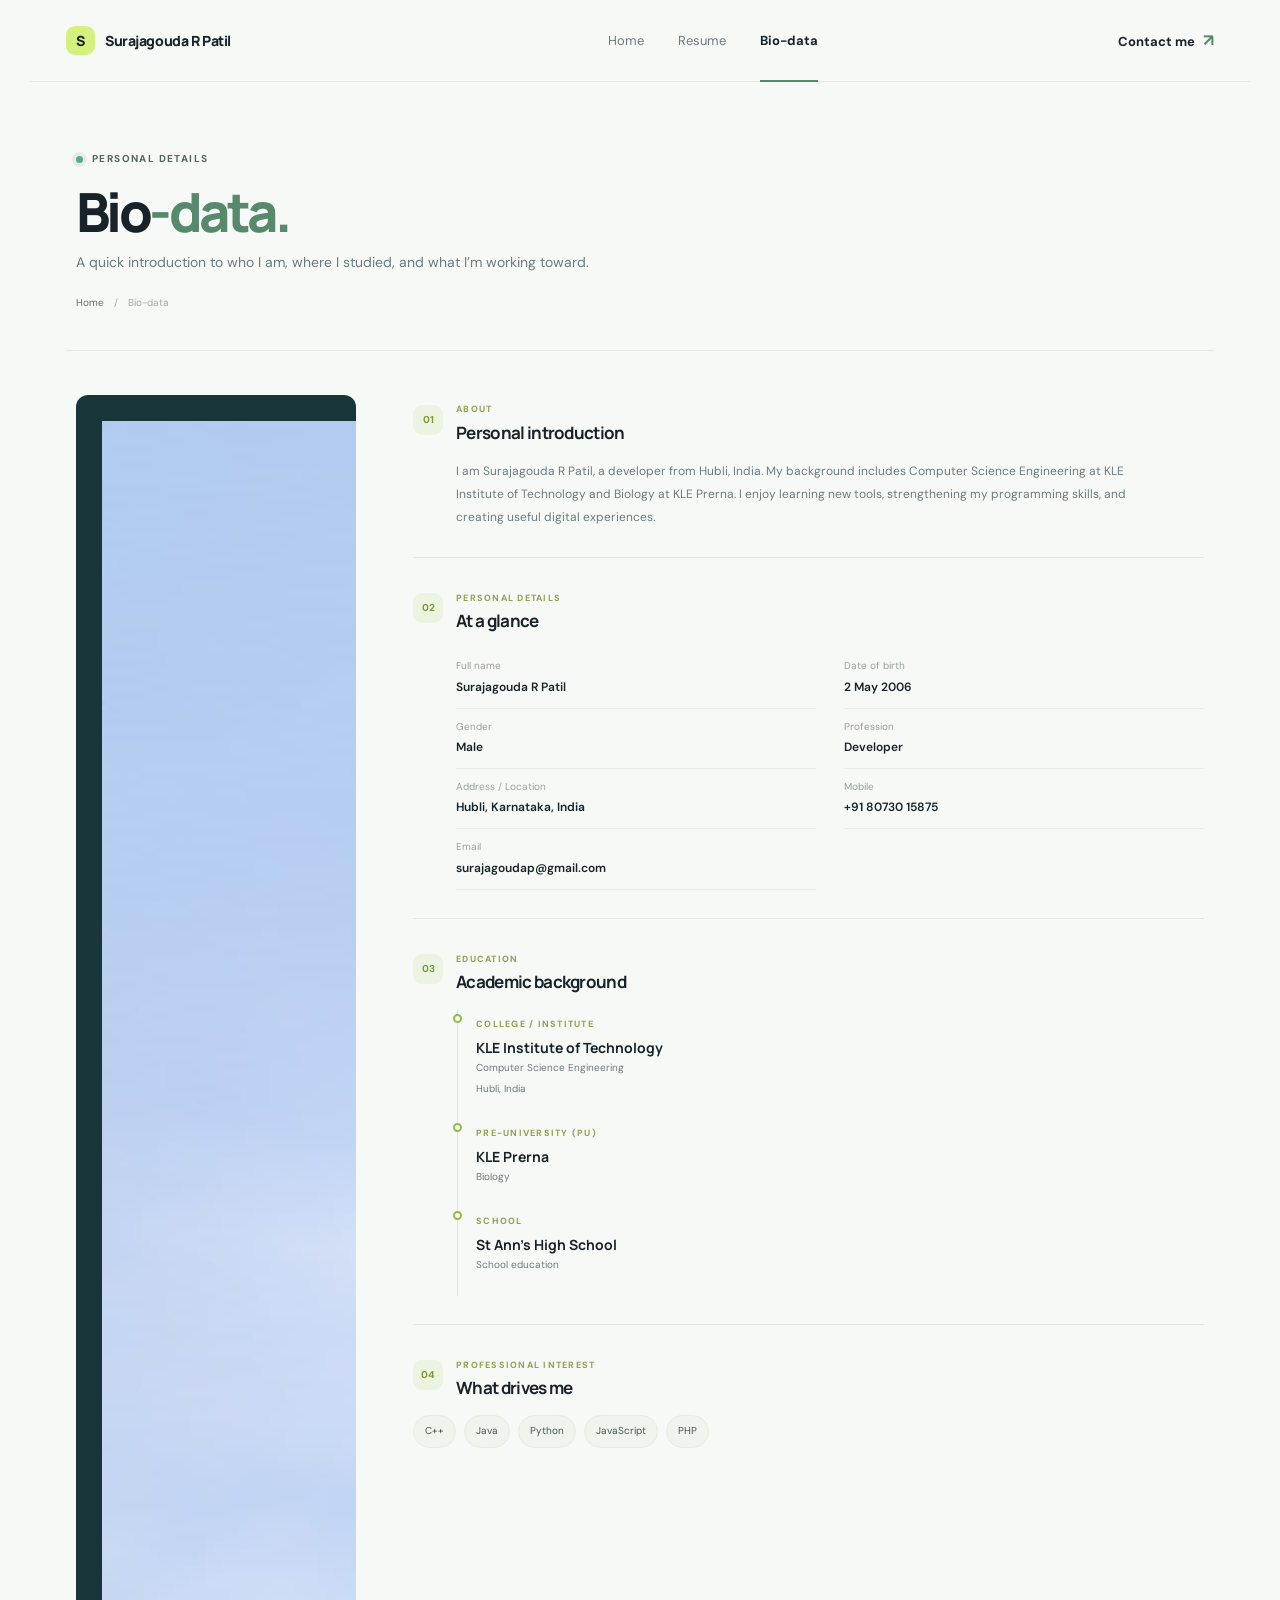
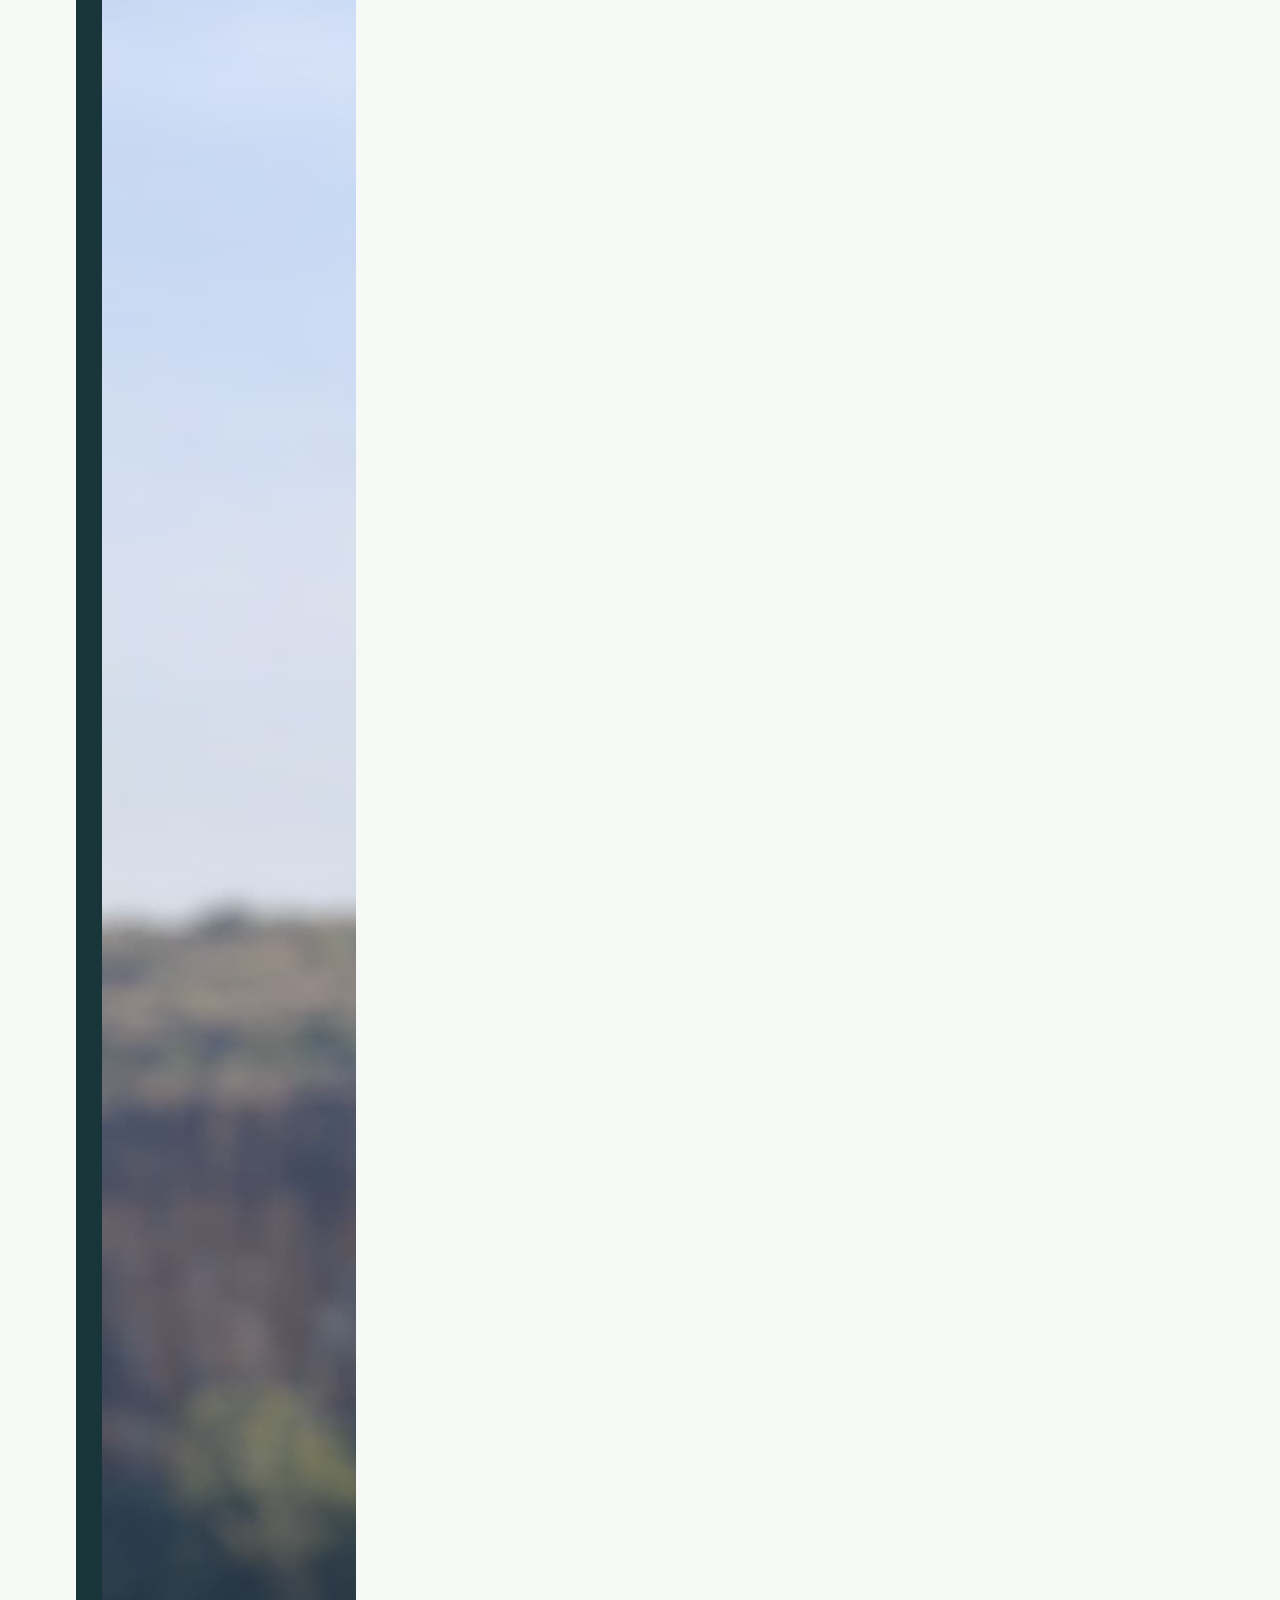
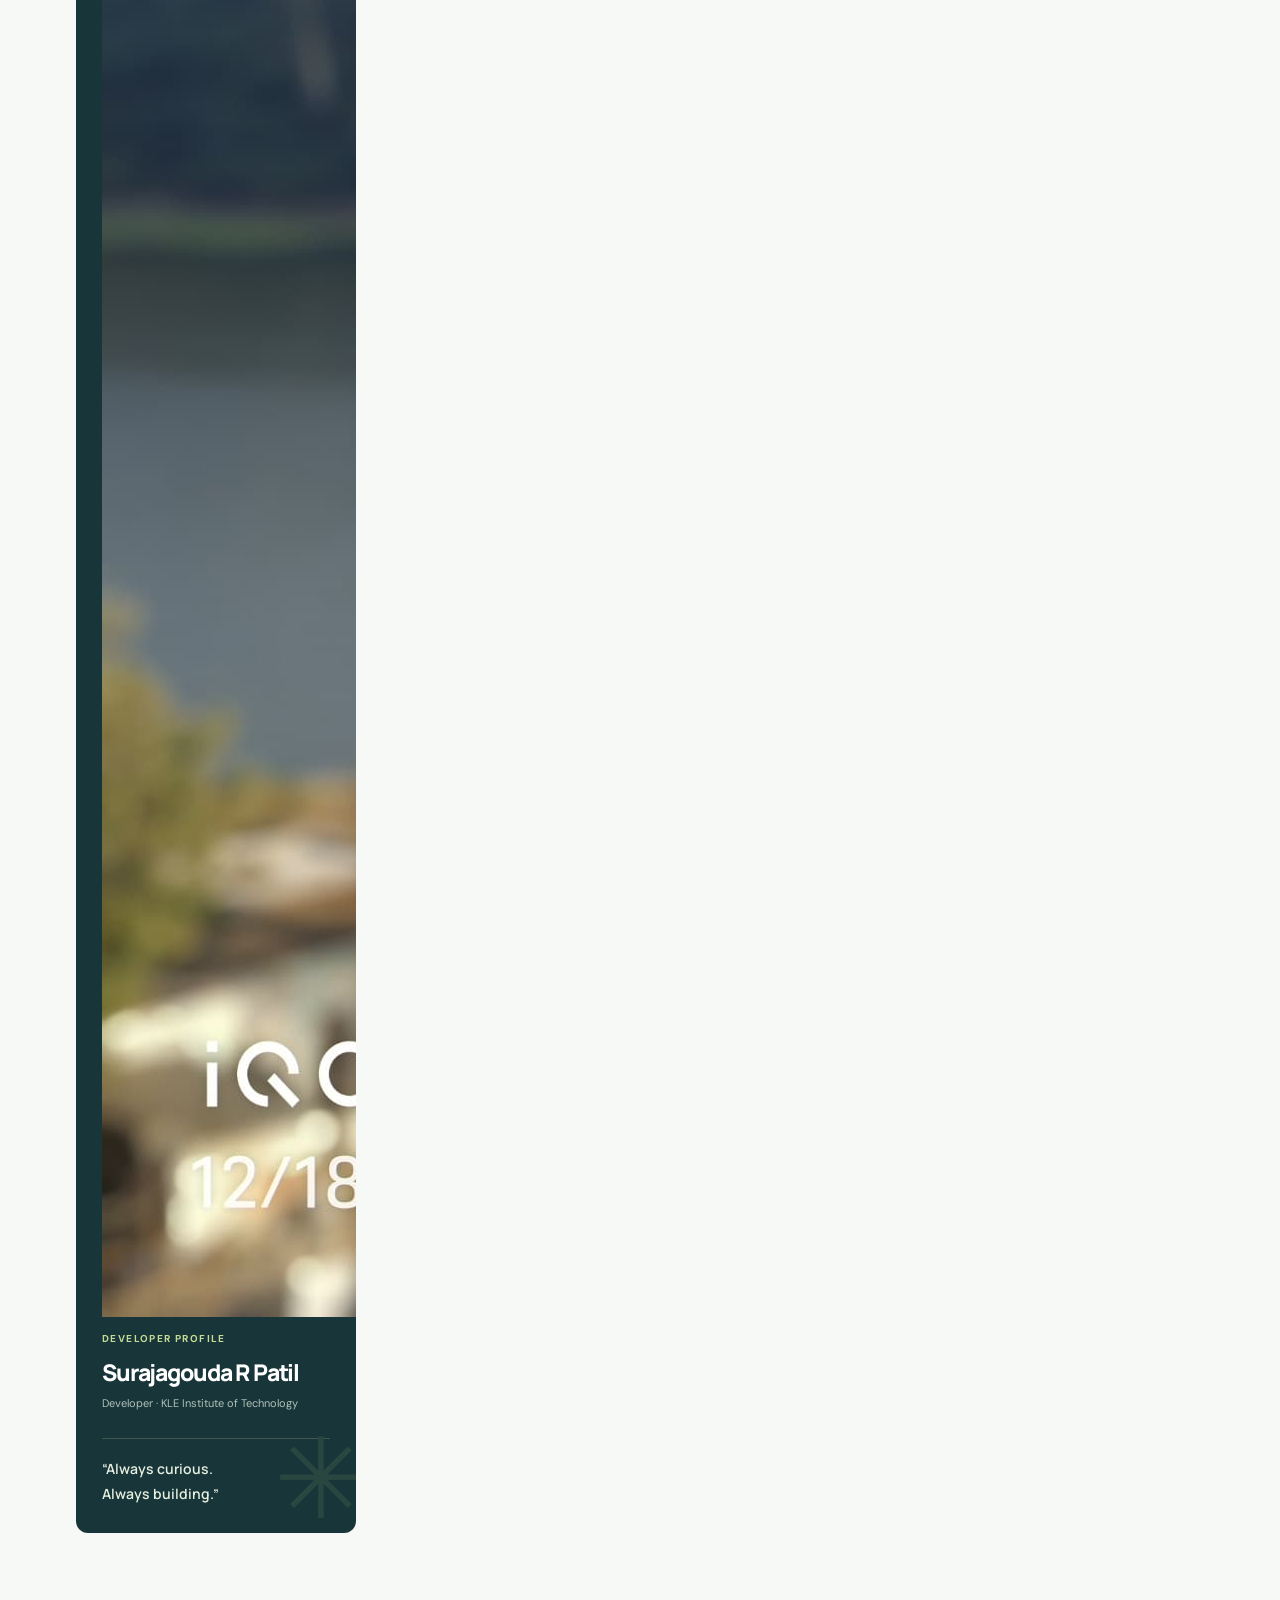
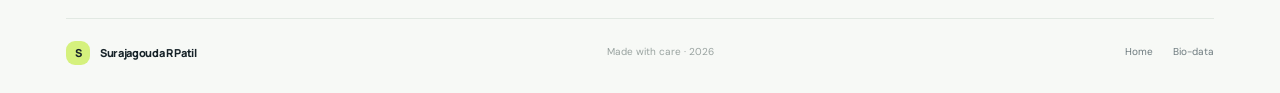
==== commit 1d35a8b4: "Add files via upload" ====
--- a/biodata.html
+++ b/biodata.html
@@ -4,6 +4,7 @@
 <body>
   <header class="site-header"><a class="brand" href="index.html"><span class="brand-mark">S</span><span>Surajagouda R Patil</span></a><nav aria-label="Main navigation"><a href="index.html">Home</a><a href="resume.html">Resume</a><a class="active" href="biodata.html">Bio-data</a></nav><a class="header-cta" href="https://mail.google.com/mail/?view=cm&amp;fs=1&amp;to=surajagoudap%40gmail.com" target="_blank" rel="noopener noreferrer">Contact me <span aria-hidden="true">↗</span></a></header>
   <main><section class="page-hero wrap"><div class="eyebrow"><span class="status-dot"></span> PERSONAL DETAILS</div><h1>Bio<span class="accent">-data.</span></h1><p>A quick introduction to who I am, where I studied, and what I’m working toward.</p><div class="breadcrumb"><a href="index.html">Home</a><span>/</span><span>Bio-data</span></div></section>
-  <section class="biodata-layout wrap"><aside class="bio-sidebar"><div class="bio-monogram">S</div><span class="section-kicker">DEVELOPER PROFILE</span><h2>Surajagouda R Patil</h2><p>Developer · KLE Institute of Technology</p><div class="bio-sidebar-rule"></div><span class="sidebar-note">“Always curious.<br>Always building.”</span><span class="sidebar-spark">✳</span></aside><div class="bio-content"><div class="bio-section"><div class="bio-section-title"><span class="number-badge">01</span><div><span class="section-kicker">ABOUT</span><h2>Personal introduction</h2></div></div><p class="bio-paragraph">I am Surajagouda R Patil, a developer from Hubli, India. My background includes Computer Science Engineering at KLE Institute of Technology and Biology at KLE Prerna. I enjoy learning new tools, strengthening my programming skills, and creating useful digital experiences.</p></div><div class="bio-section"><div class="bio-section-title"><span class="number-badge">02</span><div><span class="section-kicker">PERSONAL DETAILS</span><h2>At a glance</h2></div></div><dl class="detail-grid"><div><dt>Full name</dt><dd>Surajagouda R Patil</dd></div><div><dt>Date of birth</dt><dd>2 May 2006</dd></div><div><dt>Gender</dt><dd>Male</dd></div><div><dt>Profession</dt><dd>Developer</dd></div><div><dt>Address / Location</dt><dd>Hubli, Karnataka, India</dd></div><div><dt>Mobile</dt><dd><a href="tel:+918073015875">+91 80730 15875</a></dd></div><div><dt>Email</dt><dd><a href="https://mail.google.com/mail/?view=cm&amp;fs=1&amp;to=surajagoudap%40gmail.com" target="_blank" rel="noopener noreferrer">surajagoudap@gmail.com</a></dd></div></dl></div><div class="bio-section"><div class="bio-section-title"><span class="number-badge">03</span><div><span class="section-kicker">EDUCATION</span><h2>Academic background</h2></div></div><div class="timeline"><article class="timeline-item"><span class="timeline-dot"></span><div><span class="section-kicker">COLLEGE / INSTITUTE</span><h3>KLE Institute of Technology</h3><p>Computer Science Engineering</p><small>Hubli, India</small></div></article><article class="timeline-item"><span class="timeline-dot"></span><div><span class="section-kicker">PRE-UNIVERSITY (PU)</span><h3>KLE Prerna</h3><p>Biology</p></div></article><article class="timeline-item"><span class="timeline-dot"></span><div><span class="section-kicker">SCHOOL</span><h3>St Ann’s High School</h3><p>School education</p></div></article></div></div><div class="bio-section last-bio-section"><div class="bio-section-title"><span class="number-badge">04</span><div><span class="section-kicker">PROFESSIONAL INTEREST</span><h2>What drives me</h2></div></div><div class="tags"><span>C++</span><span>Java</span><span>Python</span><span>JavaScript</span><span>PHP</span></div></div></div></section></main>
+  <section class="biodata-layout wrap"><aside class="bio-sidebar"><img class="bio-photo" src="surajagouda.jpg" alt="Photo of Surajagouda R Patil"><span class="section-kicker">DEVELOPER PROFILE</span><h2>Surajagouda R Patil</h2><p>Developer · KLE Institute of Technology</p><div class="bio-sidebar-rule"></div><span class="sidebar-note">“Always curious.<br>Always building.”</span><span class="sidebar-spark">✳</span></aside><div class="bio-content"><div class="bio-section"><div class="bio-section-title"><span class="number-badge">01</span><div><span class="section-kicker">ABOUT</span><h2>Personal introduction</h2></div></div><p class="bio-paragraph">I am Surajagouda R Patil, a developer from Hubli, India. My background includes Computer Science Engineering at KLE Institute of Technology and Biology at KLE Prerna. I enjoy learning new tools, strengthening my programming skills, and creating useful digital experiences.</p></div><div class="bio-section"><div class="bio-section-title"><span class="number-badge">02</span><div><span class="section-kicker">PERSONAL DETAILS</span><h2>At a glance</h2></div></div><dl class="detail-grid"><div><dt>Full name</dt><dd>Surajagouda R Patil</dd></div><div><dt>Date of birth</dt><dd>2 May 2006</dd></div><div><dt>Gender</dt><dd>Male</dd></div><div><dt>Profession</dt><dd>Developer</dd></div><div><dt>Address / Location</dt><dd>Hubli, Karnataka, India</dd></div><div><dt>Mobile</dt><dd><a href="tel:+918073015875">+91 80730 15875</a></dd></div><div><dt>Email</dt><dd><a href="https://mail.google.com/mail/?view=cm&amp;fs=1&amp;to=surajagoudap%40gmail.com" target="_blank" rel="noopener noreferrer">surajagoudap@gmail.com</a></dd></div></dl></div><div class="bio-section"><div class="bio-section-title"><span class="number-badge">03</span><div><span class="section-kicker">EDUCATION</span><h2>Academic background</h2></div></div><div class="timeline"><article class="timeline-item"><span class="timeline-dot"></span><div><span class="section-kicker">COLLEGE / INSTITUTE</span><h3>KLE Institute of Technology</h3><p>Computer Science Engineering</p><small>Hubli, India</small></div></article><article class="timeline-item"><span class="timeline-dot"></span><div><span class="section-kicker">PRE-UNIVERSITY (PU)</span><h3>KLE Prerna</h3><p>Biology</p></div></article><article class="timeline-item"><span class="timeline-dot"></span><div><span class="section-kicker">SCHOOL</span><h3>St Ann’s High School</h3><p>School education</p></div></article></div></div><div class="bio-section last-bio-section"><div class="bio-section-title"><span class="number-badge">04</span><div><span class="section-kicker">PROFESSIONAL INTEREST</span><h2>What drives me</h2></div></div><div class="tags"><span>C++</span><span>Java</span><span>Python</span><span>JavaScript</span><span>PHP</span></div></div></div></section></main>
   <footer class="site-footer wrap"><a class="brand footer-brand" href="index.html"><span class="brand-mark">S</span><span>Surajagouda R Patil</span></a><span>Made with care · <span data-year></span></span><div class="footer-links"><a href="index.html">Home</a><a href="biodata.html">Bio-data</a></div></footer>
-</body></html>
+</body></html>
+
